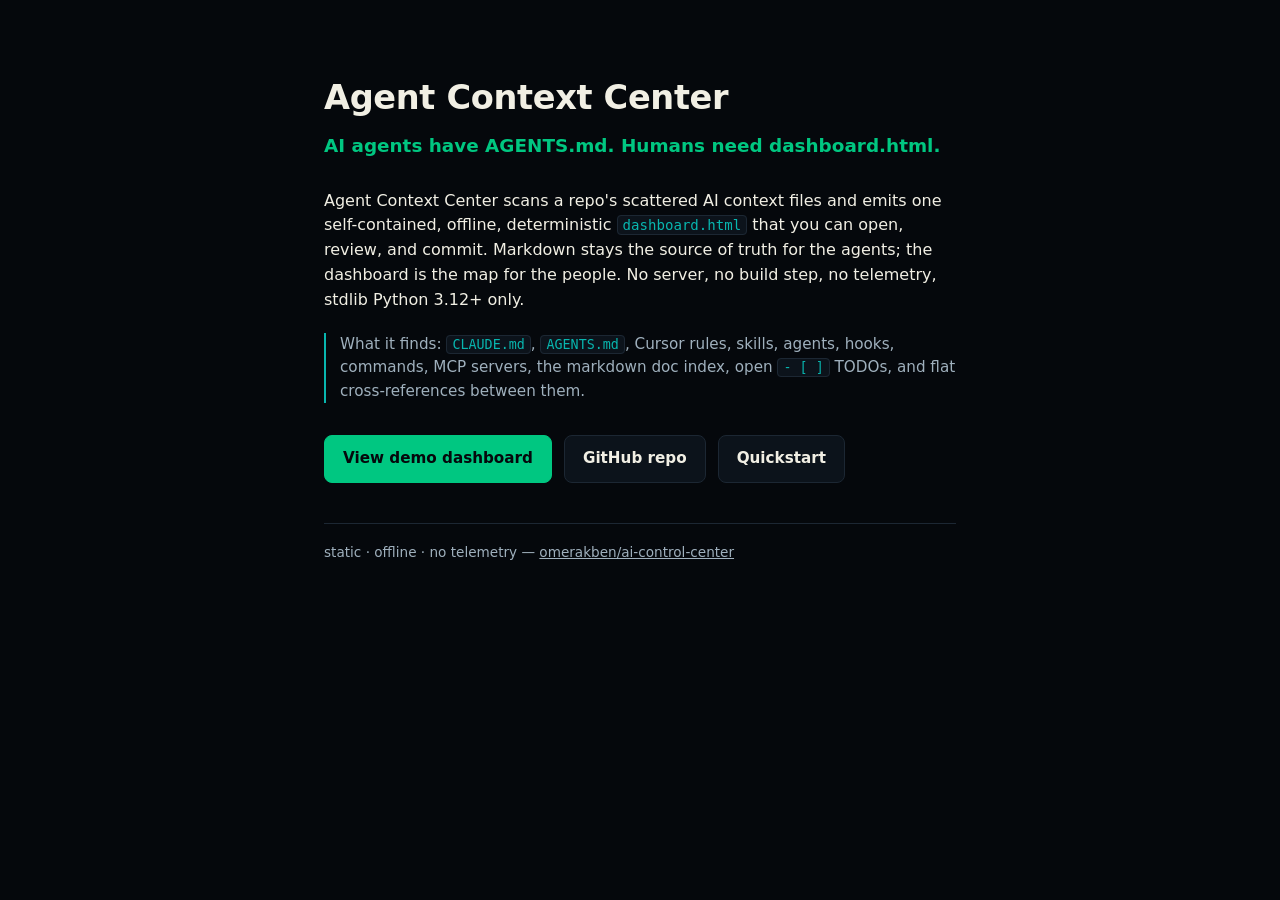
==== docs/index.html @ 98041395 "docs: README redesign + community, examples, CI, Pages demo (v1.3.0) Open-source surface for the Age" ====
<!DOCTYPE html>
<html lang="en">
<head>
  <meta charset="utf-8">
  <meta name="viewport" content="width=device-width, initial-scale=1">
  <title>Agent Context Center</title>
  <meta name="description" content="A stdlib-Python generator that maps a repo's scattered AI context files into one offline, deterministic dashboard.html.">
  <meta property="og:title" content="Agent Context Center">
  <meta property="og:description" content="AI agents have AGENTS.md. Humans need dashboard.html.">
  <meta property="og:image" content="../assets/social-preview.svg">
  <style>
    :root {
      --bg: #05080c;
      --panel: #0c131b;
      --border: #1c2733;
      --text: #f1efe4;
      --muted: #9fb0bd;
      --emerald: #00c781;
      --teal: #08b6af;
    }
    * { box-sizing: border-box; }
    html, body { margin: 0; padding: 0; }
    body {
      background: var(--bg);
      color: var(--text);
      font-family: system-ui, -apple-system, "Segoe UI", Roboto, sans-serif;
      line-height: 1.55;
      -webkit-font-smoothing: antialiased;
    }
    main {
      max-width: 680px;
      margin: 0 auto;
      padding: 72px 24px 56px;
    }
    h1 {
      font-size: 2.1rem;
      margin: 0 0 8px;
      letter-spacing: -0.01em;
    }
    .tagline {
      font-size: 1.15rem;
      color: var(--emerald);
      margin: 0 0 28px;
      font-weight: 600;
    }
    p { color: var(--text); margin: 0 0 20px; }
    .finds {
      color: var(--muted);
      font-size: 0.95rem;
      border-left: 2px solid var(--teal);
      padding-left: 14px;
      margin: 0 0 32px;
    }
    .links {
      display: flex;
      flex-wrap: wrap;
      gap: 12px;
      margin: 0 0 40px;
    }
    a.btn {
      display: inline-block;
      padding: 11px 18px;
      border-radius: 8px;
      text-decoration: none;
      font-weight: 600;
      font-size: 0.95rem;
      border: 1px solid var(--border);
    }
    a.btn.primary {
      background: var(--emerald);
      color: #05080c;
      border-color: var(--emerald);
    }
    a.btn.secondary {
      background: var(--panel);
      color: var(--text);
    }
    a.btn:hover { border-color: var(--teal); }
    a.btn:focus-visible {
      outline: 2px solid var(--teal);
      outline-offset: 2px;
    }
    code {
      background: var(--panel);
      border: 1px solid var(--border);
      border-radius: 4px;
      padding: 1px 5px;
      font-family: ui-monospace, "SF Mono", Menlo, monospace;
      font-size: 0.88em;
      color: var(--teal);
    }
    footer {
      color: var(--muted);
      font-size: 0.85rem;
      border-top: 1px solid var(--border);
      padding-top: 18px;
    }
    footer a { color: var(--muted); }
  </style>
</head>
<body>
  <main>
    <h1>Agent Context Center</h1>
    <p class="tagline">AI agents have AGENTS.md. Humans need dashboard.html.</p>
    <p>
      Agent Context Center scans a repo's scattered AI context files and emits one
      self-contained, offline, deterministic <code>dashboard.html</code> that you can
      open, review, and commit. Markdown stays the source of truth for the agents; the
      dashboard is the map for the people. No server, no build step, no telemetry,
      stdlib Python 3.12+ only.
    </p>
    <p class="finds">
      What it finds: <code>CLAUDE.md</code>, <code>AGENTS.md</code>, Cursor rules,
      skills, agents, hooks, commands, MCP servers, the markdown doc index, open
      <code>- [ ]</code> TODOs, and flat cross-references between them.
    </p>
    <div class="links">
      <a class="btn primary" href="./demo/dashboard.html">View demo dashboard</a>
      <a class="btn secondary" href="https://github.com/omerakben/ai-control-center">GitHub repo</a>
      <a class="btn secondary" href="https://github.com/omerakben/ai-control-center#quickstart">Quickstart</a>
    </div>
    <footer>
      static · offline · no telemetry —
      <a href="https://github.com/omerakben/ai-control-center">omerakben/ai-control-center</a>
    </footer>
  </main>
</body>
</html>
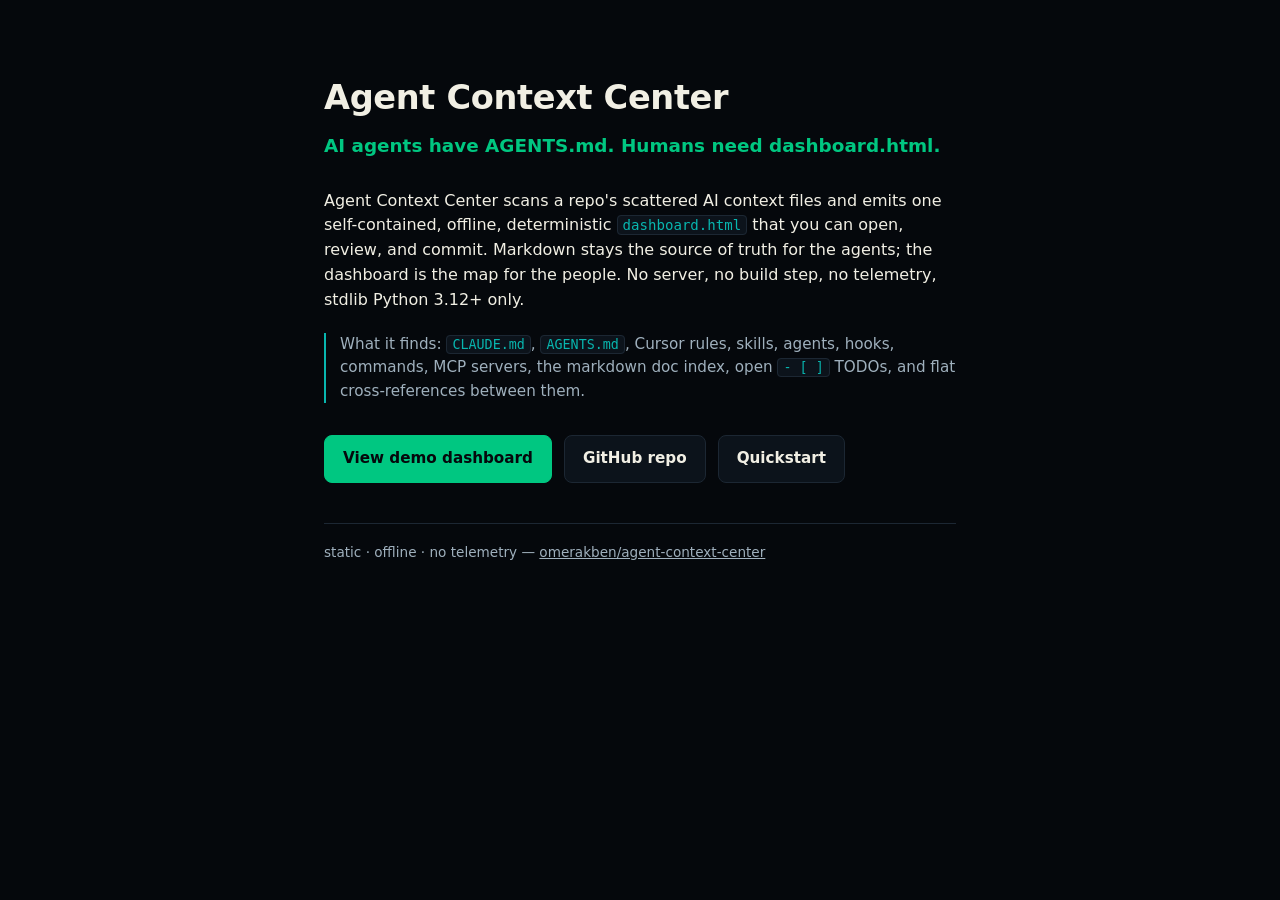
==== commit d1c6c7e4: "docs: point GitHub URLs at omerakben/agent-context-center (repo rename prep) Updates every github.co" ====
--- a/docs/index.html
+++ b/docs/index.html
@@ -116,12 +116,12 @@
     </p>
     <div class="links">
       <a class="btn primary" href="./demo/dashboard.html">View demo dashboard</a>
-      <a class="btn secondary" href="https://github.com/omerakben/ai-control-center">GitHub repo</a>
-      <a class="btn secondary" href="https://github.com/omerakben/ai-control-center#quickstart">Quickstart</a>
+      <a class="btn secondary" href="https://github.com/omerakben/agent-context-center">GitHub repo</a>
+      <a class="btn secondary" href="https://github.com/omerakben/agent-context-center#quickstart">Quickstart</a>
     </div>
     <footer>
       static · offline · no telemetry —
-      <a href="https://github.com/omerakben/ai-control-center">omerakben/ai-control-center</a>
+      <a href="https://github.com/omerakben/agent-context-center">omerakben/agent-context-center</a>
     </footer>
   </main>
 </body>
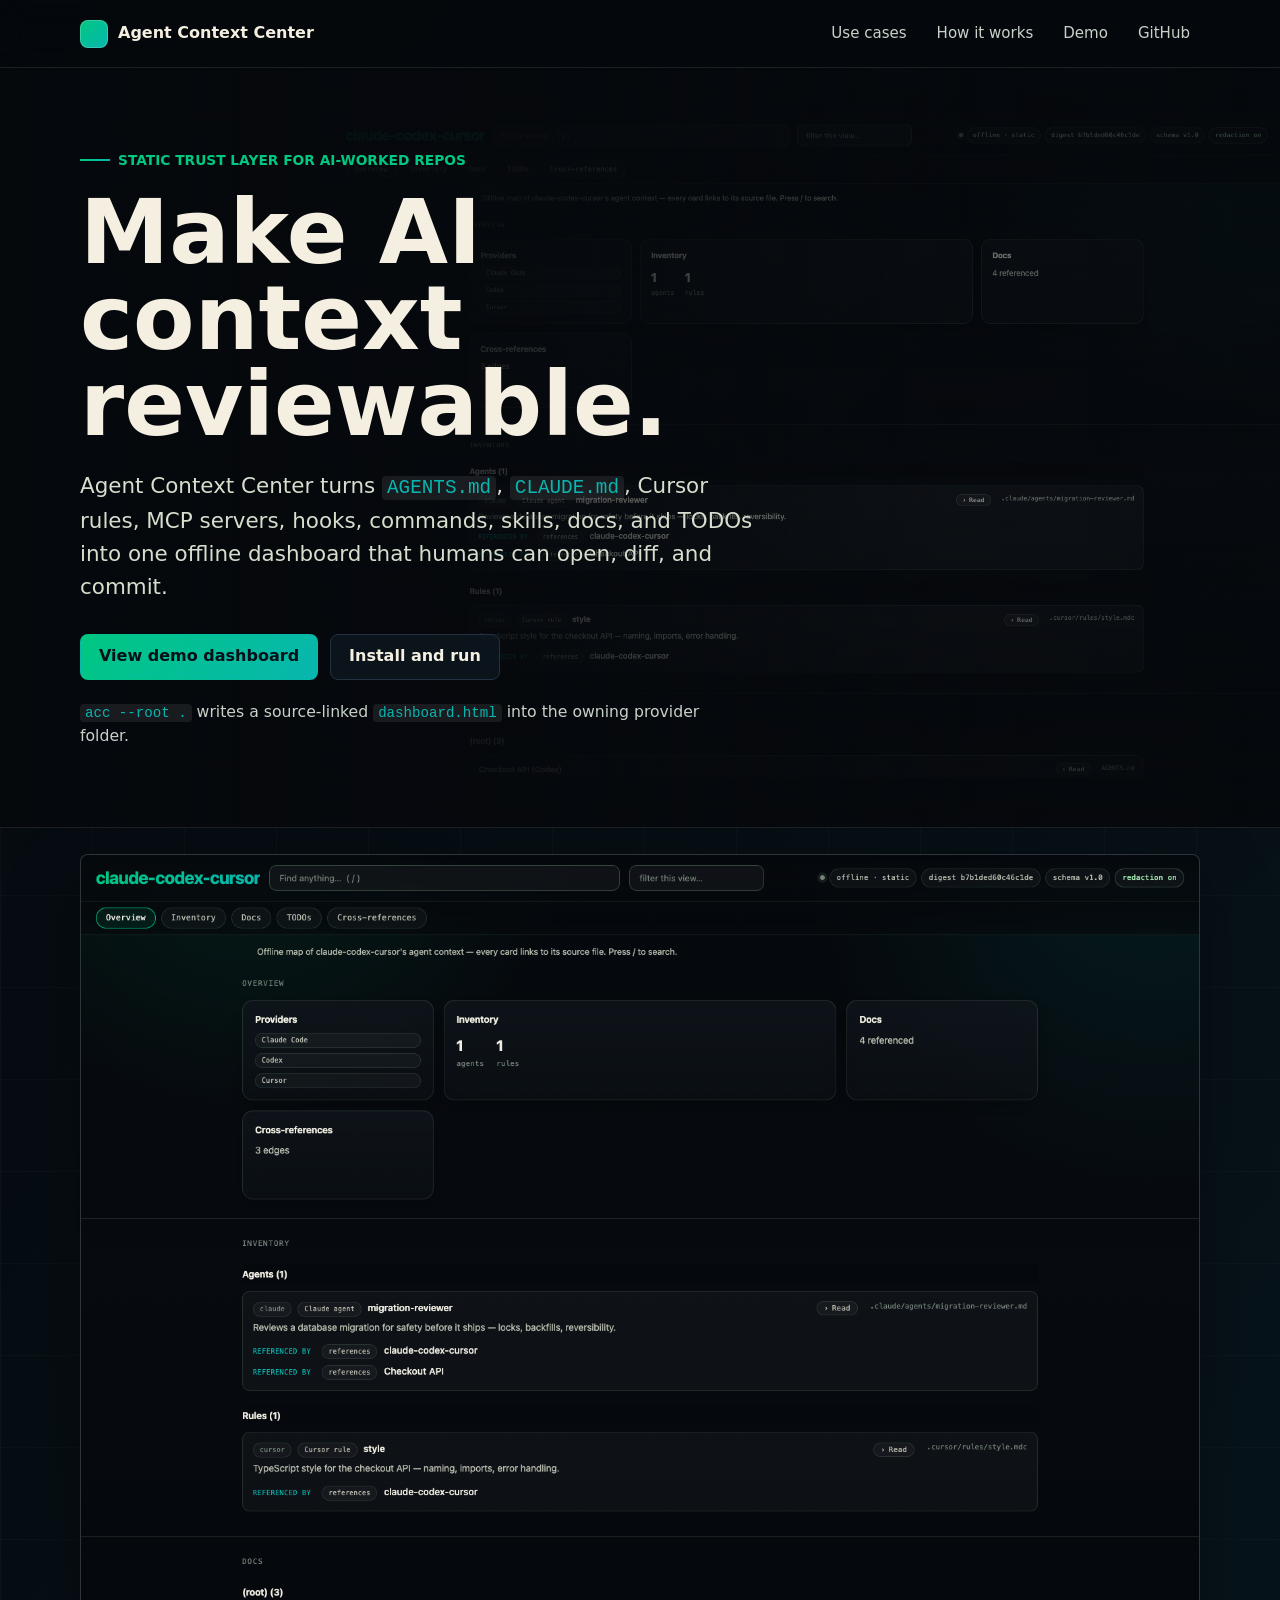
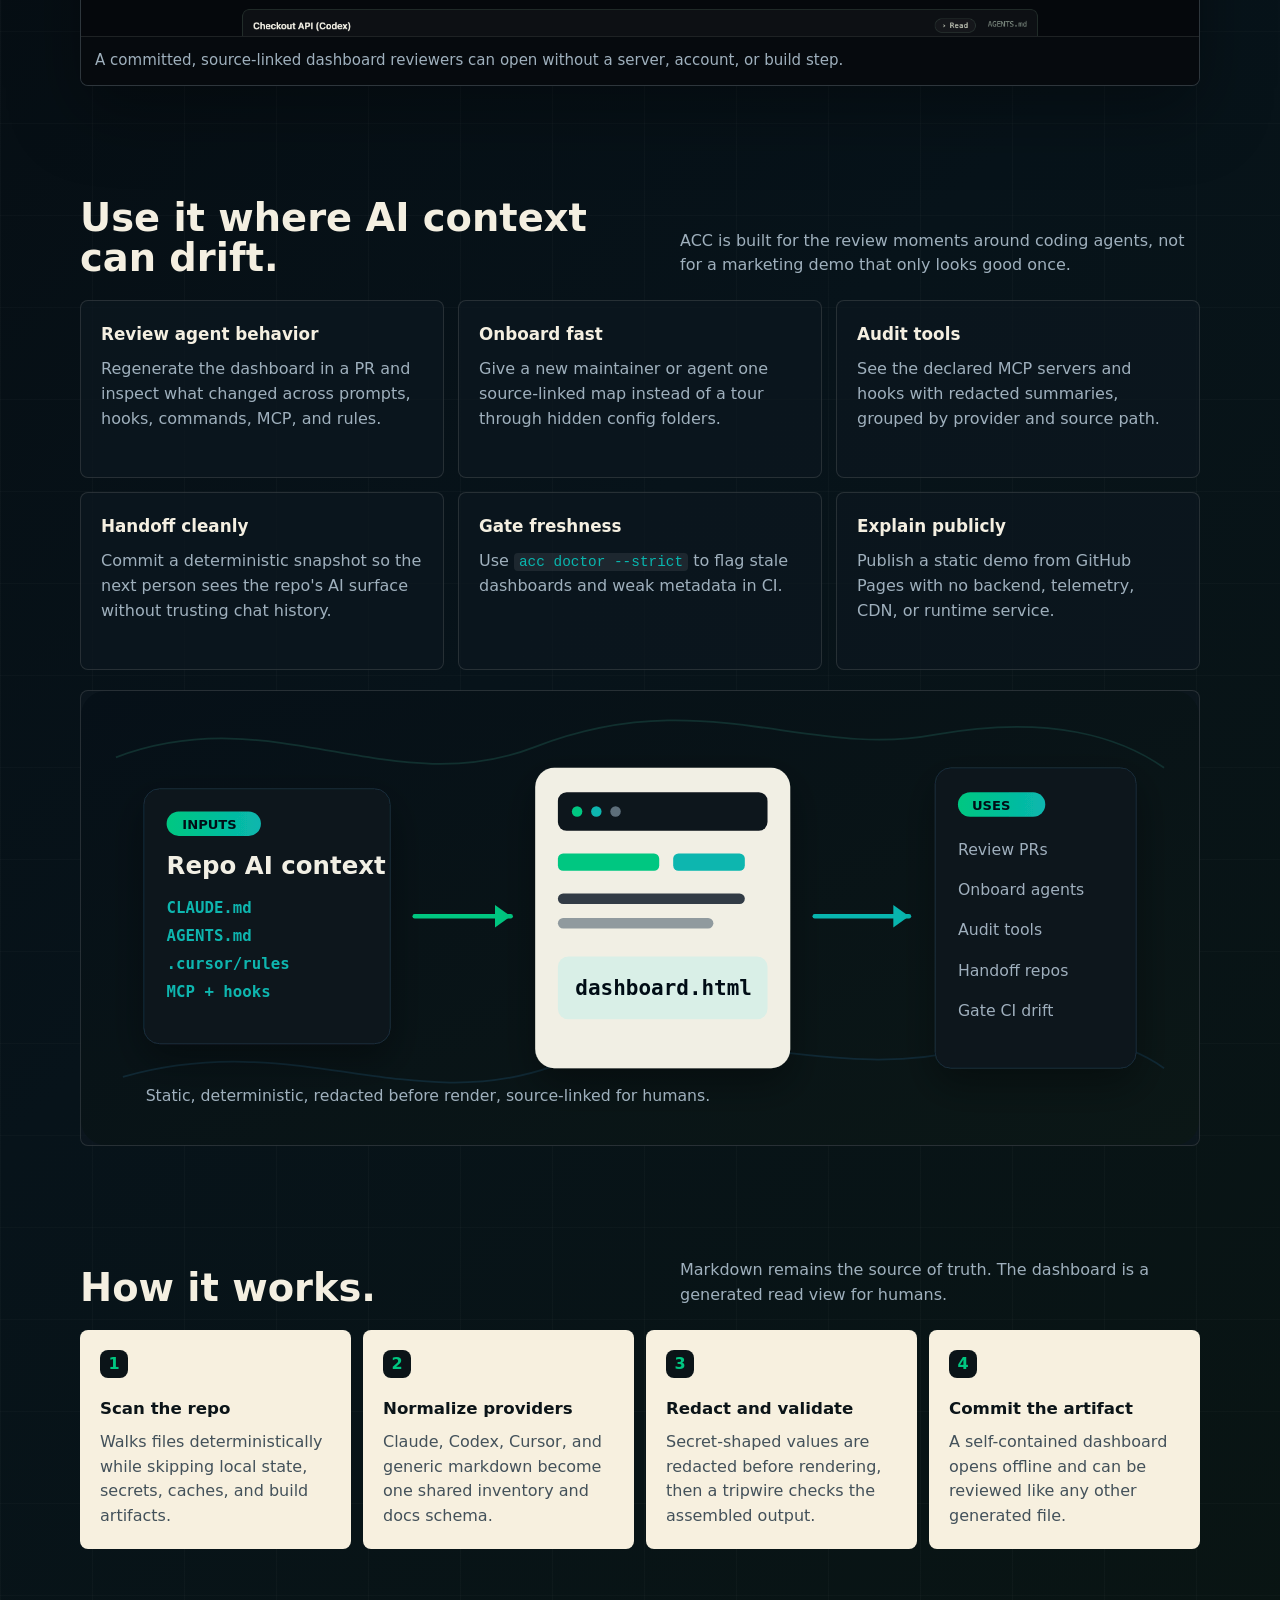
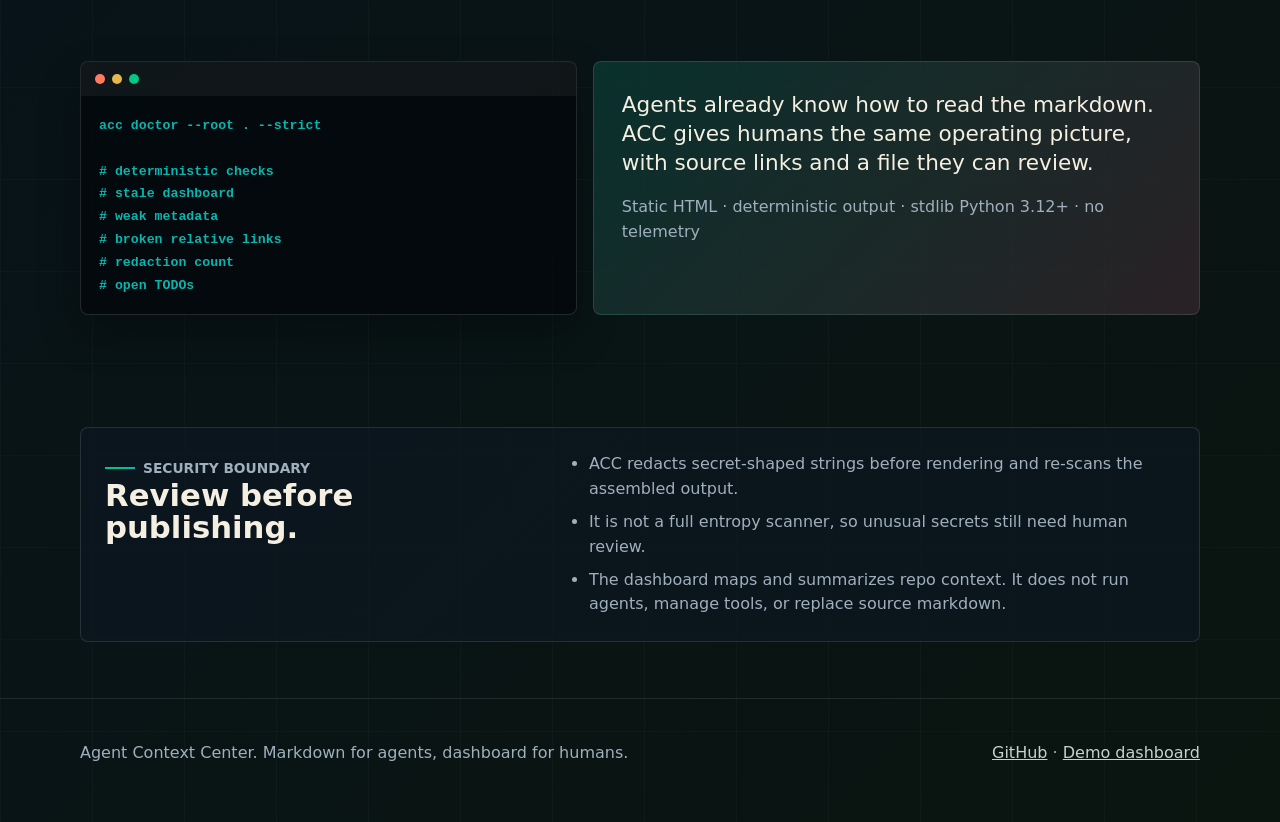
==== commit a333ec5b: "docs: sharpen public-facing positioning" ====
--- a/docs/index.html
+++ b/docs/index.html
@@ -4,125 +4,550 @@
   <meta charset="utf-8">
   <meta name="viewport" content="width=device-width, initial-scale=1">
   <title>Agent Context Center</title>
-  <meta name="description" content="A stdlib-Python generator that maps a repo's scattered AI context files into one offline, deterministic dashboard.html.">
+  <meta name="description" content="Make a repo's AI context visible, reviewable, and safe to hand off with one offline dashboard.html.">
   <meta property="og:title" content="Agent Context Center">
-  <meta property="og:description" content="AI agents have AGENTS.md. Humans need dashboard.html.">
-  <meta property="og:image" content="../assets/social-preview.svg">
+  <meta property="og:description" content="Make AI context reviewable with one offline dashboard.html.">
+  <meta property="og:image" content="https://omerakben.github.io/agent-context-center/assets/social-preview.png">
+  <meta property="og:image:width" content="1280">
+  <meta property="og:image:height" content="640">
+  <meta property="og:image:alt" content="Agent Context Center makes AI context reviewable.">
+  <meta name="twitter:card" content="summary_large_image">
+  <meta name="twitter:title" content="Agent Context Center">
+  <meta name="twitter:description" content="Make AI context reviewable with one offline dashboard.html.">
+  <meta name="twitter:image" content="https://omerakben.github.io/agent-context-center/assets/social-preview.png">
+  <meta name="twitter:image:alt" content="Agent Context Center makes AI context reviewable.">
+  <link rel="icon" href="data:image/svg+xml,%3Csvg xmlns='http://www.w3.org/2000/svg' viewBox='0 0 32 32'%3E%3Crect width='32' height='32' rx='8' fill='%2305080c'/%3E%3Cpath d='M8 22V10h16v4H13v4h9v4H8z' fill='%2300c781'/%3E%3C/svg%3E">
   <style>
     :root {
-      --bg: #05080c;
-      --panel: #0c131b;
-      --border: #1c2733;
-      --text: #f1efe4;
+      --ink: #f4efe1;
+      --paper: #f7f0df;
       --muted: #9fb0bd;
-      --emerald: #00c781;
+      --quiet: #c7d2c9;
+      --night: #05080c;
+      --navy: #08121a;
+      --panel: #0d1720;
+      --line: #223241;
+      --green: #00c781;
       --teal: #08b6af;
-    }
+      --gold: #e4b84f;
+      --coral: #ff7a61;
+    }
+
     * { box-sizing: border-box; }
-    html, body { margin: 0; padding: 0; }
+    html { scroll-behavior: smooth; }
+    section[id] { scroll-margin-top: 96px; }
     body {
-      background: var(--bg);
-      color: var(--text);
-      font-family: system-ui, -apple-system, "Segoe UI", Roboto, sans-serif;
+      margin: 0;
+      background:
+        repeating-linear-gradient(90deg, rgba(255, 255, 255, .025) 0, rgba(255, 255, 255, .025) 1px, transparent 1px, transparent 92px),
+        repeating-linear-gradient(0deg, rgba(255, 255, 255, .018) 0, rgba(255, 255, 255, .018) 1px, transparent 1px, transparent 92px),
+        linear-gradient(135deg, #05080c 0%, #07131a 52%, #0a1510 100%);
+      color: var(--ink);
+      font-family: ui-sans-serif, system-ui, -apple-system, "Segoe UI", sans-serif;
       line-height: 1.55;
       -webkit-font-smoothing: antialiased;
     }
-    main {
+
+    a { color: inherit; }
+    img { display: block; max-width: 100%; }
+    code {
+      padding: 1px 5px;
+      border-radius: 4px;
+      background: rgba(255, 255, 255, .08);
+      color: var(--teal);
+      font-family: ui-monospace, "SF Mono", Menlo, monospace;
+      font-size: .9em;
+    }
+    .shell { width: min(1120px, calc(100% - 40px)); margin: 0 auto; }
+
+    header {
+      position: sticky;
+      top: 0;
+      z-index: 10;
+      backdrop-filter: blur(18px);
+      background: rgba(5, 8, 12, .78);
+      border-bottom: 1px solid rgba(244, 239, 225, .1);
+    }
+    .nav {
+      display: flex;
+      align-items: center;
+      justify-content: space-between;
+      gap: 20px;
+      padding: 14px 0;
+    }
+    .brand {
+      display: flex;
+      align-items: center;
+      gap: 10px;
+      font-weight: 760;
+    }
+    .mark {
+      width: 28px;
+      height: 28px;
+      border-radius: 8px;
+      background: linear-gradient(135deg, var(--green), var(--teal));
+      box-shadow: 0 0 0 1px rgba(255, 255, 255, .2) inset;
+    }
+    .navlinks { display: flex; align-items: center; gap: 10px; flex-wrap: wrap; }
+    .navlinks a {
+      color: var(--quiet);
+      text-decoration: none;
+      font-size: .94rem;
+      padding: 8px 10px;
+      border-radius: 8px;
+    }
+    .navlinks a:hover { background: rgba(255, 255, 255, .07); color: var(--ink); }
+
+    .hero {
+      min-height: min(660px, 74vh);
+      display: flex;
+      align-items: center;
+      position: relative;
+      padding: 76px 0 78px;
+      background:
+        linear-gradient(90deg, rgba(5, 8, 12, .98) 0%, rgba(5, 8, 12, .8) 42%, rgba(5, 8, 12, .18) 74%, rgba(5, 8, 12, .34) 100%),
+        linear-gradient(0deg, rgba(5, 8, 12, .86), rgba(5, 8, 12, 0) 42%, rgba(5, 8, 12, .78)),
+        url("./assets/dashboard-multi.png") center right / min(74vw, 980px) auto no-repeat,
+        #05080c;
+      border-bottom: 1px solid rgba(244, 239, 225, .1);
+    }
+    .eyebrow {
+      display: inline-flex;
+      align-items: center;
+      gap: 8px;
+      margin: 0 0 18px;
+      color: var(--green);
+      font-size: .86rem;
+      font-weight: 760;
+      text-transform: uppercase;
+    }
+    .eyebrow::before {
+      content: "";
+      width: 30px;
+      height: 2px;
+      background: linear-gradient(90deg, var(--green), var(--teal));
+    }
+    h1 {
+      margin: 0;
+      max-width: 760px;
+      font-size: clamp(2.55rem, 7vw, 5.9rem);
+      line-height: .96;
+      font-weight: 850;
+    }
+    .lead {
       max-width: 680px;
-      margin: 0 auto;
-      padding: 72px 24px 56px;
-    }
-    h1 {
-      font-size: 2.1rem;
-      margin: 0 0 8px;
-      letter-spacing: -0.01em;
-    }
-    .tagline {
-      font-size: 1.15rem;
-      color: var(--emerald);
-      margin: 0 0 28px;
-      font-weight: 600;
-    }
-    p { color: var(--text); margin: 0 0 20px; }
-    .finds {
-      color: var(--muted);
-      font-size: 0.95rem;
-      border-left: 2px solid var(--teal);
-      padding-left: 14px;
-      margin: 0 0 32px;
-    }
-    .links {
+      margin: 22px 0 0;
+      color: #d6decd;
+      font-size: clamp(1.05rem, 1.7vw, 1.34rem);
+    }
+    .actions {
       display: flex;
       flex-wrap: wrap;
       gap: 12px;
-      margin: 0 0 40px;
-    }
-    a.btn {
-      display: inline-block;
-      padding: 11px 18px;
-      border-radius: 8px;
+      margin: 30px 0 0;
+    }
+    .btn {
+      display: inline-flex;
+      align-items: center;
+      justify-content: center;
+      min-height: 46px;
+      padding: 0 18px;
+      border-radius: 8px;
+      border: 1px solid var(--line);
       text-decoration: none;
-      font-weight: 600;
-      font-size: 0.95rem;
-      border: 1px solid var(--border);
-    }
-    a.btn.primary {
-      background: var(--emerald);
-      color: #05080c;
-      border-color: var(--emerald);
-    }
-    a.btn.secondary {
-      background: var(--panel);
-      color: var(--text);
-    }
-    a.btn:hover { border-color: var(--teal); }
-    a.btn:focus-visible {
-      outline: 2px solid var(--teal);
-      outline-offset: 2px;
-    }
-    code {
-      background: var(--panel);
-      border: 1px solid var(--border);
-      border-radius: 4px;
-      padding: 1px 5px;
+      font-weight: 720;
+    }
+    .btn.primary {
+      color: #061018;
+      background: linear-gradient(135deg, var(--green), var(--teal));
+      border-color: transparent;
+    }
+    .btn.secondary { color: var(--ink); background: rgba(13, 23, 32, .8); }
+    .btn:hover { transform: translateY(-1px); }
+
+    .command-line {
+      max-width: 640px;
+      margin: 20px 0 0;
+      color: var(--quiet);
+      font-size: .98rem;
+    }
+
+    .terminal {
+      max-width: 720px;
+      margin: 28px 0 0;
+      border: 1px solid rgba(255, 255, 255, .13);
+      border-radius: 8px;
+      background: rgba(2, 6, 10, .72);
+      overflow: hidden;
+      box-shadow: 0 18px 40px rgba(0, 0, 0, .28);
+    }
+    .terminal-bar {
+      display: flex;
+      gap: 7px;
+      padding: 12px 14px;
+      background: rgba(255, 255, 255, .05);
+    }
+    .terminal-bar i {
+      width: 10px;
+      height: 10px;
+      border-radius: 99px;
+      background: var(--coral);
+    }
+    .terminal-bar i:nth-child(2) { background: var(--gold); }
+    .terminal-bar i:nth-child(3) { background: var(--green); }
+    pre {
+      margin: 0;
+      padding: 18px;
+      overflow-x: auto;
+      color: #d8ffe9;
+      font: 650 .92rem/1.55 ui-monospace, "SF Mono", Menlo, monospace;
+    }
+    .showcase {
+      padding-top: 26px;
+    }
+    .showcase figure {
+      margin: 0;
+      border: 1px solid rgba(244, 239, 225, .14);
+      border-radius: 8px;
+      overflow: hidden;
+      background: #0d1720;
+      box-shadow: 0 26px 70px rgba(0, 0, 0, .34);
+    }
+    .showcase figcaption {
+      padding: 12px 14px;
+      color: var(--muted);
+      background: rgba(5, 8, 12, .88);
+      border-top: 1px solid rgba(244, 239, 225, .1);
+      font-size: .94rem;
+    }
+    section { padding: 56px 0; }
+    .section-head {
+      display: flex;
+      align-items: end;
+      justify-content: space-between;
+      gap: 24px;
+      margin: 0 0 22px;
+    }
+    h2 {
+      margin: 0;
+      font-size: clamp(1.8rem, 3vw, 3rem);
+      line-height: 1.05;
+    }
+    .section-head p {
+      max-width: 520px;
+      margin: 0;
+      color: var(--muted);
+    }
+    .grid {
+      display: grid;
+      grid-template-columns: repeat(3, minmax(0, 1fr));
+      gap: 14px;
+    }
+    .card {
+      border: 1px solid rgba(244, 239, 225, .12);
+      border-radius: 8px;
+      padding: 20px;
+      background: rgba(13, 23, 32, .74);
+      min-height: 178px;
+    }
+    .card strong {
+      display: block;
+      margin: 0 0 10px;
+      color: var(--ink);
+      font-size: 1.05rem;
+    }
+    .card p { margin: 0; color: var(--muted); }
+    pre code {
+      padding: 0;
+      border-radius: 0;
+      background: transparent;
       font-family: ui-monospace, "SF Mono", Menlo, monospace;
-      font-size: 0.88em;
       color: var(--teal);
     }
+    .map {
+      margin-top: 20px;
+      border-radius: 8px;
+      border: 1px solid rgba(244, 239, 225, .12);
+      overflow: hidden;
+      background: rgba(13, 23, 32, .7);
+    }
+    .map-mobile {
+      display: none;
+      margin-top: 14px;
+      gap: 10px;
+    }
+    .map-mobile div {
+      padding: 14px;
+      border-radius: 8px;
+      border: 1px solid rgba(244, 239, 225, .12);
+      background: rgba(13, 23, 32, .82);
+      color: var(--muted);
+    }
+    .map-mobile strong {
+      display: block;
+      margin-bottom: 4px;
+      color: var(--ink);
+    }
+    .steps {
+      display: grid;
+      grid-template-columns: repeat(4, minmax(0, 1fr));
+      gap: 12px;
+      counter-reset: steps;
+    }
+    .step {
+      position: relative;
+      padding: 20px;
+      border-radius: 8px;
+      background: var(--paper);
+      color: #0b1418;
+      min-height: 180px;
+    }
+    .step::before {
+      counter-increment: steps;
+      content: counter(steps);
+      display: inline-grid;
+      place-items: center;
+      width: 28px;
+      height: 28px;
+      margin-bottom: 18px;
+      border-radius: 8px;
+      background: #0b1418;
+      color: var(--green);
+      font-weight: 800;
+    }
+    .step strong { display: block; margin-bottom: 8px; font-size: 1.04rem; }
+    .step p { margin: 0; color: #43515a; }
+
+    .proof {
+      display: grid;
+      grid-template-columns: .9fr 1.1fr;
+      gap: 16px;
+      align-items: stretch;
+    }
+    .proof .terminal { margin: 0; }
+    .quote {
+      border-radius: 8px;
+      padding: 28px;
+      background:
+        linear-gradient(135deg, rgba(0, 199, 129, .16), rgba(255, 122, 97, .12)),
+        rgba(13, 23, 32, .78);
+      border: 1px solid rgba(244, 239, 225, .12);
+    }
+    .quote p { margin: 0; font-size: 1.35rem; line-height: 1.35; }
+    .quote span { display: block; margin-top: 18px; color: var(--muted); }
+
+    .boundary {
+      display: grid;
+      grid-template-columns: .85fr 1.15fr;
+      gap: 16px;
+      align-items: start;
+      border: 1px solid rgba(244, 239, 225, .12);
+      border-radius: 8px;
+      padding: 24px;
+      background: rgba(13, 23, 32, .76);
+    }
+    .boundary h2 { font-size: clamp(1.55rem, 2.4vw, 2.35rem); }
+    .boundary p { margin: 0; color: var(--muted); }
+    .boundary ul {
+      margin: 0;
+      padding-left: 20px;
+      color: var(--muted);
+    }
+    .boundary li + li { margin-top: 8px; }
+
     footer {
+      padding: 42px 0 58px;
+      border-top: 1px solid rgba(244, 239, 225, .1);
       color: var(--muted);
-      font-size: 0.85rem;
-      border-top: 1px solid var(--border);
-      padding-top: 18px;
-    }
-    footer a { color: var(--muted); }
+    }
+    footer .shell {
+      display: flex;
+      justify-content: space-between;
+      gap: 20px;
+      flex-wrap: wrap;
+    }
+    footer a { color: var(--quiet); }
+
+    @media (max-width: 900px) {
+      .proof { grid-template-columns: 1fr; }
+      .boundary { grid-template-columns: 1fr; }
+      .grid, .steps { grid-template-columns: repeat(2, minmax(0, 1fr)); }
+      .section-head { display: block; }
+      .section-head p { margin-top: 12px; }
+      .hero {
+        background:
+          linear-gradient(90deg, rgba(5, 8, 12, .96), rgba(5, 8, 12, .82)),
+          url("./assets/dashboard-multi.png") center bottom / 980px auto no-repeat,
+          #05080c;
+      }
+    }
+    @media (max-width: 620px) {
+      .shell { width: min(100% - 28px, 1120px); }
+      section[id] { scroll-margin-top: 140px; }
+      .nav { align-items: flex-start; }
+      .navlinks { justify-content: flex-end; }
+      .navlinks a:nth-child(2), .navlinks a:nth-child(3) { display: none; }
+      .grid, .steps { grid-template-columns: 1fr; }
+      .map > img { display: none; }
+      .map {
+        border: 0;
+        background: transparent;
+      }
+      .map-mobile { display: grid; }
+      .hero { padding-top: 46px; }
+      .showcase { padding-top: 18px; }
+      section { padding: 42px 0; }
+    }
+    @media (prefers-reduced-motion: reduce) {
+      html { scroll-behavior: auto; }
+      .btn:hover { transform: none; }
+    }
   </style>
 </head>
 <body>
+  <header>
+    <div class="shell nav">
+      <div class="brand"><span class="mark" aria-hidden="true"></span> Agent Context Center</div>
+      <nav class="navlinks" aria-label="Primary">
+        <a href="#use-cases">Use cases</a>
+        <a href="#how">How it works</a>
+        <a href="./demo/dashboard.html">Demo</a>
+        <a href="https://github.com/omerakben/agent-context-center">GitHub</a>
+      </nav>
+    </div>
+  </header>
+
   <main>
-    <h1>Agent Context Center</h1>
-    <p class="tagline">AI agents have AGENTS.md. Humans need dashboard.html.</p>
-    <p>
-      Agent Context Center scans a repo's scattered AI context files and emits one
-      self-contained, offline, deterministic <code>dashboard.html</code> that you can
-      open, review, and commit. Markdown stays the source of truth for the agents; the
-      dashboard is the map for the people. No server, no build step, no telemetry,
-      stdlib Python 3.12+ only.
-    </p>
-    <p class="finds">
-      What it finds: <code>CLAUDE.md</code>, <code>AGENTS.md</code>, Cursor rules,
-      skills, agents, hooks, commands, MCP servers, the markdown doc index, open
-      <code>- [ ]</code> TODOs, and flat cross-references between them.
-    </p>
-    <div class="links">
-      <a class="btn primary" href="./demo/dashboard.html">View demo dashboard</a>
-      <a class="btn secondary" href="https://github.com/omerakben/agent-context-center">GitHub repo</a>
-      <a class="btn secondary" href="https://github.com/omerakben/agent-context-center#quickstart">Quickstart</a>
+    <section class="hero">
+      <div class="shell">
+        <p class="eyebrow">Static trust layer for AI-worked repos</p>
+        <h1>Make AI context reviewable.</h1>
+        <p class="lead">
+          Agent Context Center turns <code>AGENTS.md</code>, <code>CLAUDE.md</code>,
+          Cursor rules, MCP servers, hooks, commands, skills, docs, and TODOs into one
+          offline dashboard that humans can open, diff, and commit.
+        </p>
+        <div class="actions">
+          <a class="btn primary" href="./demo/dashboard.html">View demo dashboard</a>
+          <a class="btn secondary" href="https://github.com/omerakben/agent-context-center#quickstart">Install and run</a>
+        </div>
+        <p class="command-line"><code>acc --root .</code> writes a source-linked <code>dashboard.html</code> into the owning provider folder.</p>
+      </div>
+    </section>
+
+    <section class="showcase shell" aria-label="Dashboard preview">
+      <figure>
+        <img src="./assets/dashboard-multi.png" alt="Agent Context Center dashboard with overview, inventory, docs, TODOs, and cross-reference sections">
+        <figcaption>A committed, source-linked dashboard reviewers can open without a server, account, or build step.</figcaption>
+      </figure>
+    </section>
+
+    <section id="use-cases" class="shell">
+      <div class="section-head">
+        <h2>Use it where AI context can drift.</h2>
+        <p>ACC is built for the review moments around coding agents, not for a marketing demo that only looks good once.</p>
+      </div>
+      <div class="grid">
+        <article class="card">
+          <strong>Review agent behavior</strong>
+          <p>Regenerate the dashboard in a PR and inspect what changed across prompts, hooks, commands, MCP, and rules.</p>
+        </article>
+        <article class="card">
+          <strong>Onboard fast</strong>
+          <p>Give a new maintainer or agent one source-linked map instead of a tour through hidden config folders.</p>
+        </article>
+        <article class="card">
+          <strong>Audit tools</strong>
+          <p>See the declared MCP servers and hooks with redacted summaries, grouped by provider and source path.</p>
+        </article>
+        <article class="card">
+          <strong>Handoff cleanly</strong>
+          <p>Commit a deterministic snapshot so the next person sees the repo's AI surface without trusting chat history.</p>
+        </article>
+        <article class="card">
+          <strong>Gate freshness</strong>
+          <p>Use <code>acc doctor --strict</code> to flag stale dashboards and weak metadata in CI.</p>
+        </article>
+        <article class="card">
+          <strong>Explain publicly</strong>
+          <p>Publish a static demo from GitHub Pages with no backend, telemetry, CDN, or runtime service.</p>
+        </article>
+      </div>
+      <div class="map">
+        <img src="./assets/use-case-map.svg" alt="Repo AI context files flow into dashboard.html and then into review, onboarding, audit, handoff, and CI use cases">
+        <div class="map-mobile" aria-label="Use-case map">
+          <div><strong>Repo AI context</strong>AGENTS.md, CLAUDE.md, Cursor rules, MCP, hooks, commands, docs, and TODOs.</div>
+          <div><strong>dashboard.html</strong>One static, redacted, source-linked map generated from the repo.</div>
+          <div><strong>Developer workflows</strong>Review PRs, onboard agents, audit tools, hand off repos, and gate CI drift.</div>
+        </div>
+      </div>
+    </section>
+
+    <section id="how" class="shell">
+      <div class="section-head">
+        <h2>How it works.</h2>
+        <p>Markdown remains the source of truth. The dashboard is a generated read view for humans.</p>
+      </div>
+      <div class="steps">
+        <article class="step">
+          <strong>Scan the repo</strong>
+          <p>Walks files deterministically while skipping local state, secrets, caches, and build artifacts.</p>
+        </article>
+        <article class="step">
+          <strong>Normalize providers</strong>
+          <p>Claude, Codex, Cursor, and generic markdown become one shared inventory and docs schema.</p>
+        </article>
+        <article class="step">
+          <strong>Redact and validate</strong>
+          <p>Secret-shaped values are redacted before rendering, then a tripwire checks the assembled output.</p>
+        </article>
+        <article class="step">
+          <strong>Commit the artifact</strong>
+          <p>A self-contained dashboard opens offline and can be reviewed like any other generated file.</p>
+        </article>
+      </div>
+    </section>
+
+    <section class="shell">
+      <div class="proof">
+        <div class="terminal" aria-label="Doctor command">
+          <div class="terminal-bar" aria-hidden="true"><i></i><i></i><i></i></div>
+          <pre><code>acc doctor --root . --strict
+
+# deterministic checks
+# stale dashboard
+# weak metadata
+# broken relative links
+# redaction count
+# open TODOs</code></pre>
+        </div>
+        <div class="quote">
+          <p>Agents already know how to read the markdown. ACC gives humans the same operating picture, with source links and a file they can review.</p>
+          <span>Static HTML · deterministic output · stdlib Python 3.12+ · no telemetry</span>
+        </div>
+      </div>
+    </section>
+
+    <section class="shell">
+      <div class="boundary">
+        <div>
+          <p class="eyebrow">Security boundary</p>
+          <h2>Review before publishing.</h2>
+        </div>
+        <ul>
+          <li>ACC redacts secret-shaped strings before rendering and re-scans the assembled output.</li>
+          <li>It is not a full entropy scanner, so unusual secrets still need human review.</li>
+          <li>The dashboard maps and summarizes repo context. It does not run agents, manage tools, or replace source markdown.</li>
+        </ul>
+      </div>
+    </section>
+  </main>
+
+  <footer>
+    <div class="shell">
+      <span>Agent Context Center. Markdown for agents, dashboard for humans.</span>
+      <span><a href="https://github.com/omerakben/agent-context-center">GitHub</a> · <a href="./demo/dashboard.html">Demo dashboard</a></span>
     </div>
-    <footer>
-      static · offline · no telemetry —
-      <a href="https://github.com/omerakben/agent-context-center">omerakben/agent-context-center</a>
-    </footer>
-  </main>
+  </footer>
 </body>
 </html>
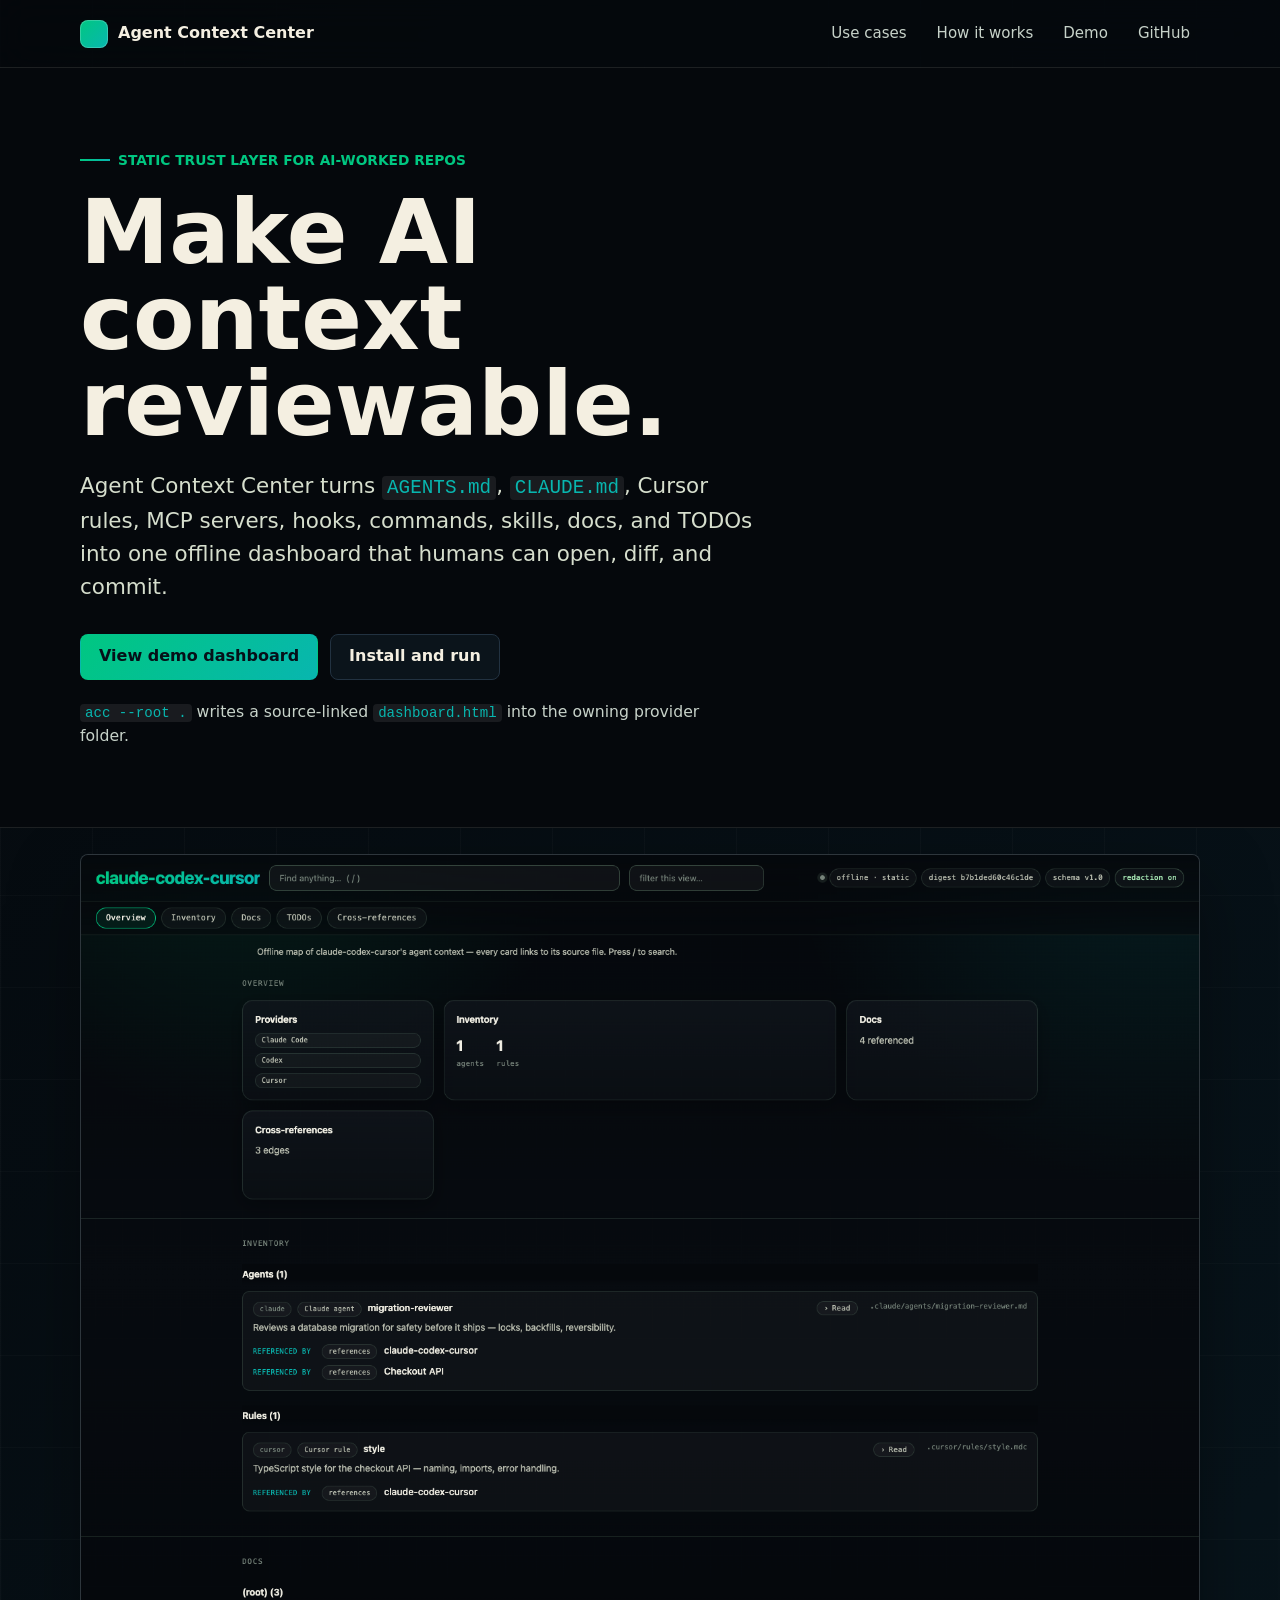
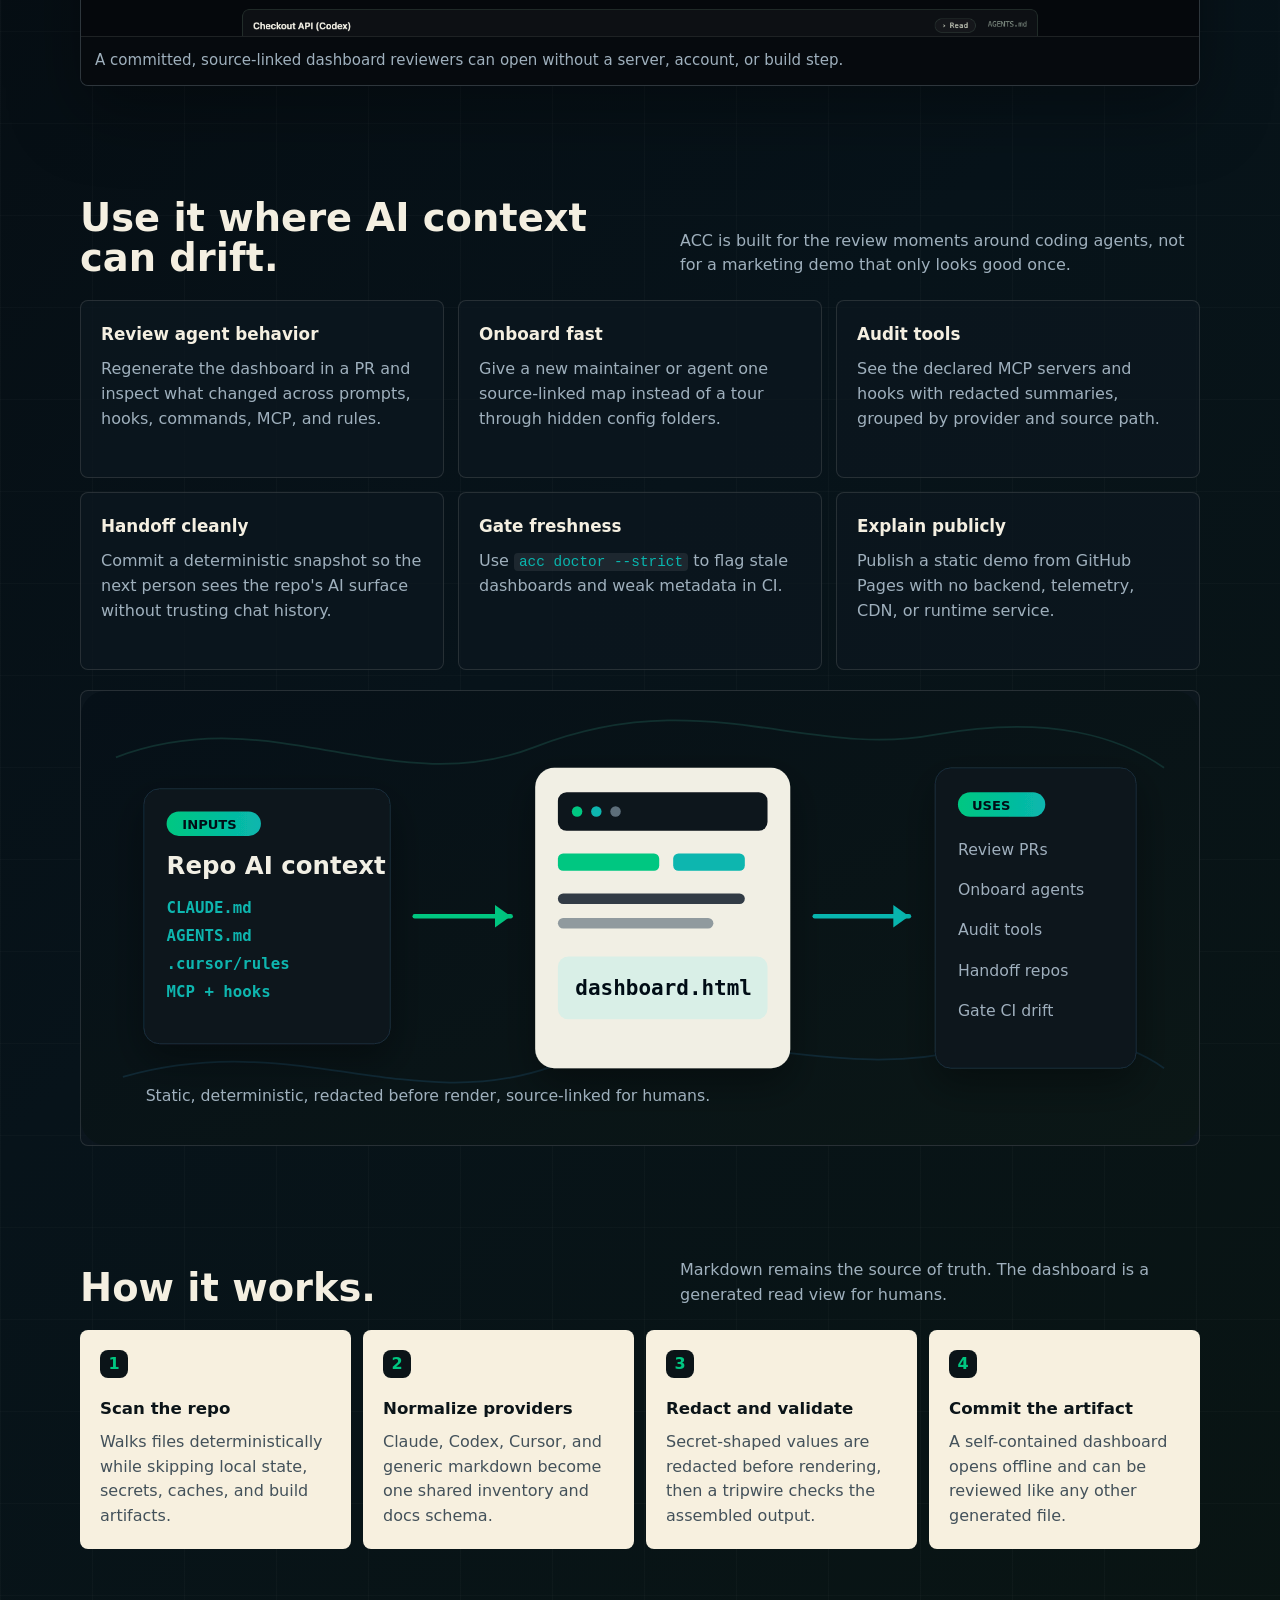
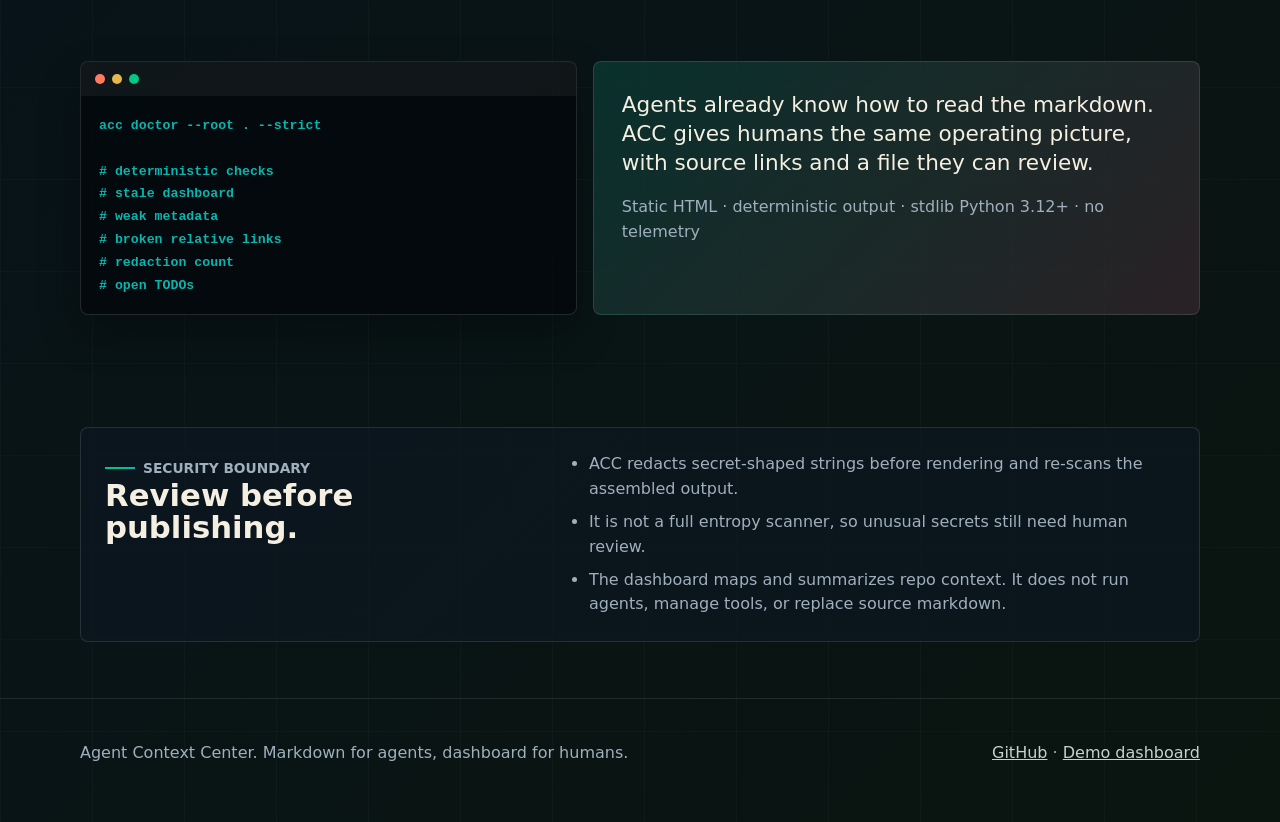
==== commit 38ef2a25: "docs(site): remove hero background image" ====
--- a/docs/index.html
+++ b/docs/index.html
@@ -104,11 +104,7 @@
       align-items: center;
       position: relative;
       padding: 76px 0 78px;
-      background:
-        linear-gradient(90deg, rgba(5, 8, 12, .98) 0%, rgba(5, 8, 12, .8) 42%, rgba(5, 8, 12, .18) 74%, rgba(5, 8, 12, .34) 100%),
-        linear-gradient(0deg, rgba(5, 8, 12, .86), rgba(5, 8, 12, 0) 42%, rgba(5, 8, 12, .78)),
-        url("./assets/dashboard-multi.png") center right / min(74vw, 980px) auto no-repeat,
-        #05080c;
+      background: #05080c;
       border-bottom: 1px solid rgba(244, 239, 225, .1);
     }
     .eyebrow {
@@ -374,12 +370,6 @@
       .grid, .steps { grid-template-columns: repeat(2, minmax(0, 1fr)); }
       .section-head { display: block; }
       .section-head p { margin-top: 12px; }
-      .hero {
-        background:
-          linear-gradient(90deg, rgba(5, 8, 12, .96), rgba(5, 8, 12, .82)),
-          url("./assets/dashboard-multi.png") center bottom / 980px auto no-repeat,
-          #05080c;
-      }
     }
     @media (max-width: 620px) {
       .shell { width: min(100% - 28px, 1120px); }
